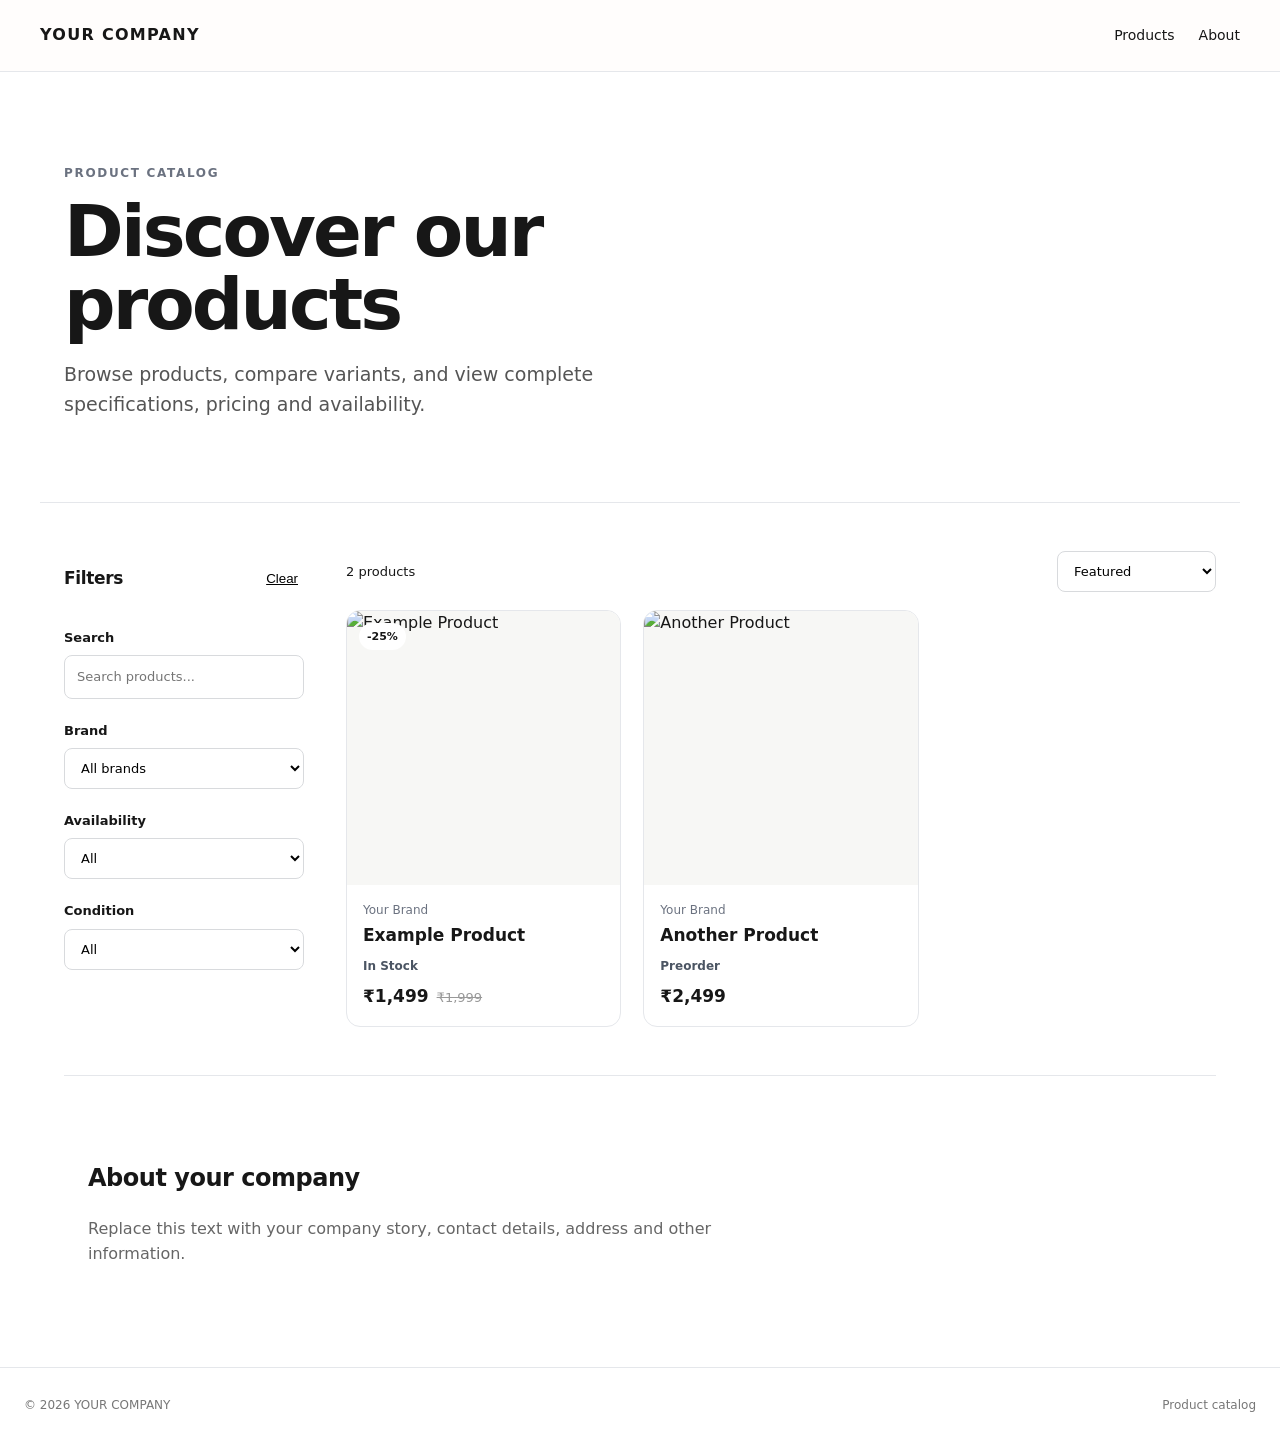
==== index.html @ 5cac809c "Add files via upload" ====
<!doctype html>
<html lang="en">
<head>
  <meta charset="utf-8">
  <meta name="viewport" content="width=device-width, initial-scale=1">
  <title>Company Products</title>
  <meta name="description" content="Browse our product catalog.">
  <link rel="stylesheet" href="styles.css">
</head>
<body>
  <header class="site-header">
    <a class="brand" href="./">YOUR COMPANY</a>
    <nav>
      <a href="./">Products</a>
      <a href="#about">About</a>
    </nav>
  </header>

  <main>
    <section class="hero">
      <div>
        <p class="eyebrow">PRODUCT CATALOG</p>
        <h1>Discover our products</h1>
        <p>Browse products, compare variants, and view complete specifications, pricing and availability.</p>
      </div>
    </section>

    <section class="catalog" aria-label="Product catalog">
      <aside class="filters">
        <div class="filter-head"><h2>Filters</h2><button id="clearFilters">Clear</button></div>
        <label>Search<input id="search" type="search" placeholder="Search products..."></label>
        <label>Brand<select id="brand"><option value="">All brands</option></select></label>
        <label>Availability<select id="availability"><option value="">All</option><option>In Stock</option><option>Out of Stock</option><option>Preorder</option></select></label>
        <label>Condition<select id="condition"><option value="">All</option><option>New</option><option>Used</option><option>Refurbished</option></select></label>
      </aside>

      <section class="results">
        <div class="results-bar"><span id="count"></span><select id="sort">
          <option value="featured">Featured</option><option value="price-low">Price: low to high</option>
          <option value="price-high">Price: high to low</option><option value="name">Name</option>
        </select></div>
        <div id="productGrid" class="product-grid"></div>
        <div id="empty" class="empty" hidden>No products match your filters.</div>
      </section>
    </section>

    <section id="about" class="about">
      <h2>About your company</h2>
      <p>Replace this text with your company story, contact details, address and other information.</p>
    </section>
  </main>

  <footer><span>© <span id="year"></span> YOUR COMPANY</span><span>Product catalog</span></footer>
  <script src="products.js"></script>
  <script src="app.js"></script>
</body>
</html>
---- styles.css ----
:root{--ink:#171717;--muted:#6b7280;--line:#e5e7eb;--surface:#f7f7f5;--accent:#171717;--max:1200px}
*{box-sizing:border-box}body{margin:0;color:var(--ink);font-family:Inter,ui-sans-serif,system-ui,-apple-system,BlinkMacSystemFont,"Segoe UI",sans-serif;background:#fff;line-height:1.55}
a{color:inherit;text-decoration:none}.site-header{height:72px;border-bottom:1px solid var(--line);display:flex;align-items:center;justify-content:space-between;padding:0 max(24px,calc((100vw - var(--max))/2));position:sticky;top:0;background:#fffdfcf5;backdrop-filter:blur(12px);z-index:10}.brand{font-weight:800;letter-spacing:.08em}.site-header nav{display:flex;gap:24px;font-size:14px}
main{max-width:var(--max);margin:auto}.hero{padding:80px 24px 64px;border-bottom:1px solid var(--line)}.hero>div{max-width:760px}.eyebrow{font-size:12px;font-weight:800;letter-spacing:.14em;text-transform:uppercase;color:var(--muted)}h1{font-size:clamp(38px,6vw,72px);line-height:1.02;letter-spacing:-.04em;margin:10px 0 18px}h2{letter-spacing:-.02em}.hero p:not(.eyebrow){font-size:19px;color:#555;max-width:650px}
.catalog{display:grid;grid-template-columns:240px 1fr;gap:42px;padding:48px 24px}.filters{align-self:start;position:sticky;top:96px}.filter-head,.results-bar{display:flex;align-items:center;justify-content:space-between;gap:16px}.filter-head h2{font-size:17px}.filter-head button{border:0;background:none;text-decoration:underline;cursor:pointer}.filters label{display:block;font-size:13px;font-weight:700;margin:22px 0}.filters input,.filters select,.results-bar select,.variants select{width:100%;margin-top:7px;padding:11px 12px;border:1px solid #d8dadd;border-radius:8px;background:#fff;font:inherit;font-weight:400}.results-bar{margin-bottom:18px;font-size:13px}.results-bar select{width:auto;margin:0}.product-grid{display:grid;grid-template-columns:repeat(3,minmax(0,1fr));gap:22px}.card{border:1px solid var(--line);border-radius:14px;overflow:hidden;background:#fff}.card-image{display:block;aspect-ratio:1/1;background:var(--surface);position:relative;overflow:hidden}.card-image img{width:100%;height:100%;object-fit:cover;transition:transform .35s}.card:hover .card-image img{transform:scale(1.035)}.badge{position:absolute;top:12px;left:12px;background:#fff;padding:5px 8px;border-radius:999px;font-size:11px;font-weight:800}.card-body{padding:16px}.card h3{font-size:17px;margin:3px 0 6px}.muted,.sku{color:var(--muted);font-size:12px;margin:0}.availability{font-size:12px;font-weight:700;margin:8px 0;color:#4b5563}.price strong{font-size:17px}.price del,.detail-price del{margin-left:8px;color:#999;font-size:13px}.empty{text-align:center;padding:60px;color:var(--muted)}.about{border-top:1px solid var(--line);padding:64px 24px;margin:0 24px}.about p{color:#666;max-width:700px}footer{border-top:1px solid var(--line);padding:28px 24px;display:flex;justify-content:space-between;color:#777;font-size:12px;margin-top:20px}
.detail{padding:38px 24px 70px}.back{font-size:13px;color:#666}.product-layout{display:grid;grid-template-columns:minmax(0,1.15fr) minmax(360px,.85fr);gap:64px;margin-top:28px}.main-image{aspect-ratio:1/1;background:var(--surface);border-radius:14px;overflow:hidden}.main-image img{width:100%;height:100%;object-fit:cover}.thumbs{display:flex;gap:10px;margin-top:12px;overflow:auto}.thumb{width:74px;height:74px;padding:0;border:2px solid transparent;border-radius:8px;overflow:hidden;background:var(--surface);cursor:pointer;flex:0 0 auto}.thumb.active{border-color:#111}.thumb img{width:100%;height:100%;object-fit:cover}.product-info h1{font-size:clamp(38px,5vw,60px);margin:8px 0}.detail-price{font-size:26px;margin:20px 0}.description{font-size:16px;color:#555;margin:26px 0}.variants{display:grid;gap:15px;margin:25px 0}.variants label{font-size:13px;font-weight:800}.facts{border-top:1px solid var(--line);margin-top:30px}.facts div{display:flex;justify-content:space-between;padding:13px 0;border-bottom:1px solid var(--line);font-size:13px}.facts span{color:var(--muted)}.specs{margin-top:70px;border-top:1px solid var(--line);padding-top:35px}.specs dl{margin:0;border-top:1px solid var(--line)}.specs dl div{display:grid;grid-template-columns:1fr 2fr;border-bottom:1px solid var(--line);padding:14px 0}.specs dt{font-weight:700}.specs dd{margin:0;color:#555}.not-found{text-align:center;padding:120px 20px}.button{display:inline-block;background:#111;color:#fff;border-radius:8px;padding:11px 16px;margin-top:12px}
@media(max-width:850px){.catalog{grid-template-columns:1fr}.filters{position:static}.product-grid{grid-template-columns:repeat(2,minmax(0,1fr))}.product-layout{grid-template-columns:1fr;gap:35px}.product-info h1{font-size:44px}}
@media(max-width:520px){.site-header{padding:0 16px}.site-header nav{gap:12px}.hero,.catalog,.detail{padding-left:16px;padding-right:16px}.about{margin:0 16px}.product-grid{grid-template-columns:1fr 1fr;gap:10px}.card-body{padding:11px}.card h3{font-size:14px}.hero{padding-top:55px}.product-layout{grid-template-columns:1fr}}
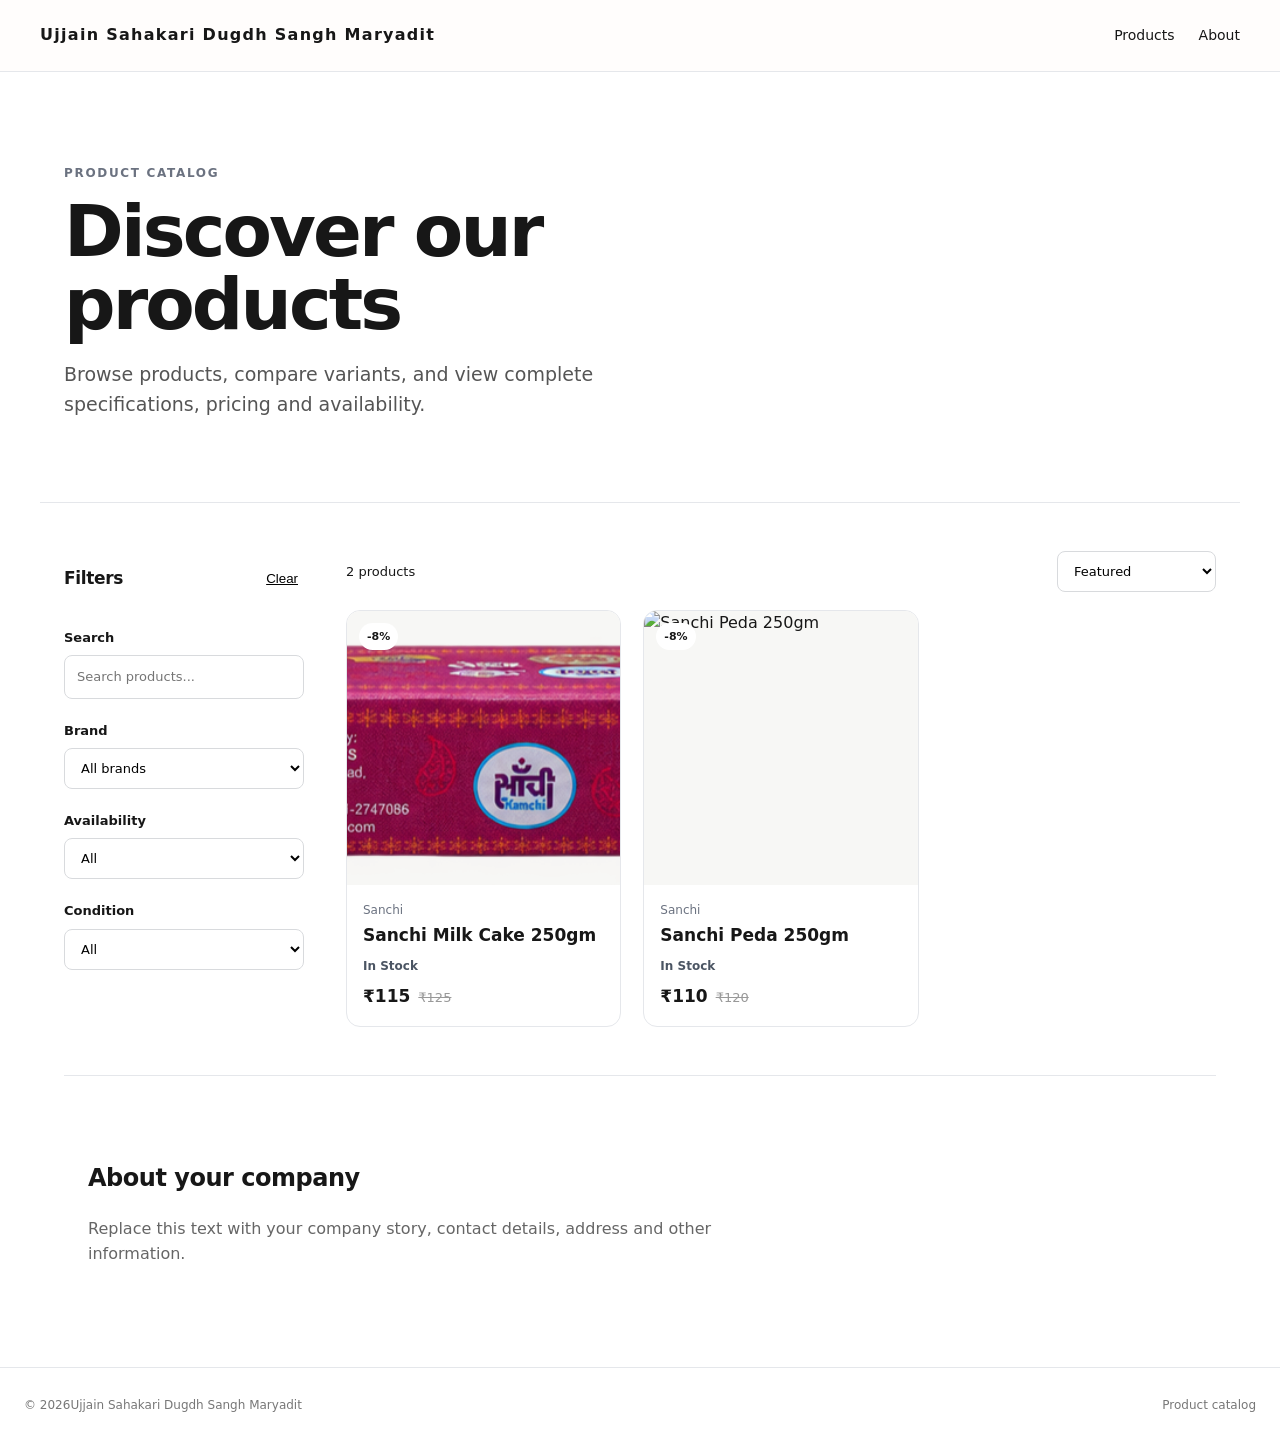
==== commit 91c45a93: "Update index.html" ====
--- a/index.html
+++ b/index.html
@@ -3,13 +3,13 @@
 <head>
   <meta charset="utf-8">
   <meta name="viewport" content="width=device-width, initial-scale=1">
-  <title>Company Products</title>
+  <title>Sanchi Products</title>
   <meta name="description" content="Browse our product catalog.">
   <link rel="stylesheet" href="styles.css">
 </head>
 <body>
   <header class="site-header">
-    <a class="brand" href="./">YOUR COMPANY</a>
+    <a class="brand" href="./">Ujjain Sahakari Dugdh Sangh Maryadit</a>
     <nav>
       <a href="./">Products</a>
       <a href="#about">About</a>
@@ -50,8 +50,8 @@
     </section>
   </main>
 
-  <footer><span>© <span id="year"></span> YOUR COMPANY</span><span>Product catalog</span></footer>
+  <footer><span>© <span id="year"></span>Ujjain Sahakari Dugdh Sangh Maryadit</span><span>Product catalog</span></footer>
   <script src="products.js"></script>
   <script src="app.js"></script>
 </body>
-</html>+</html>
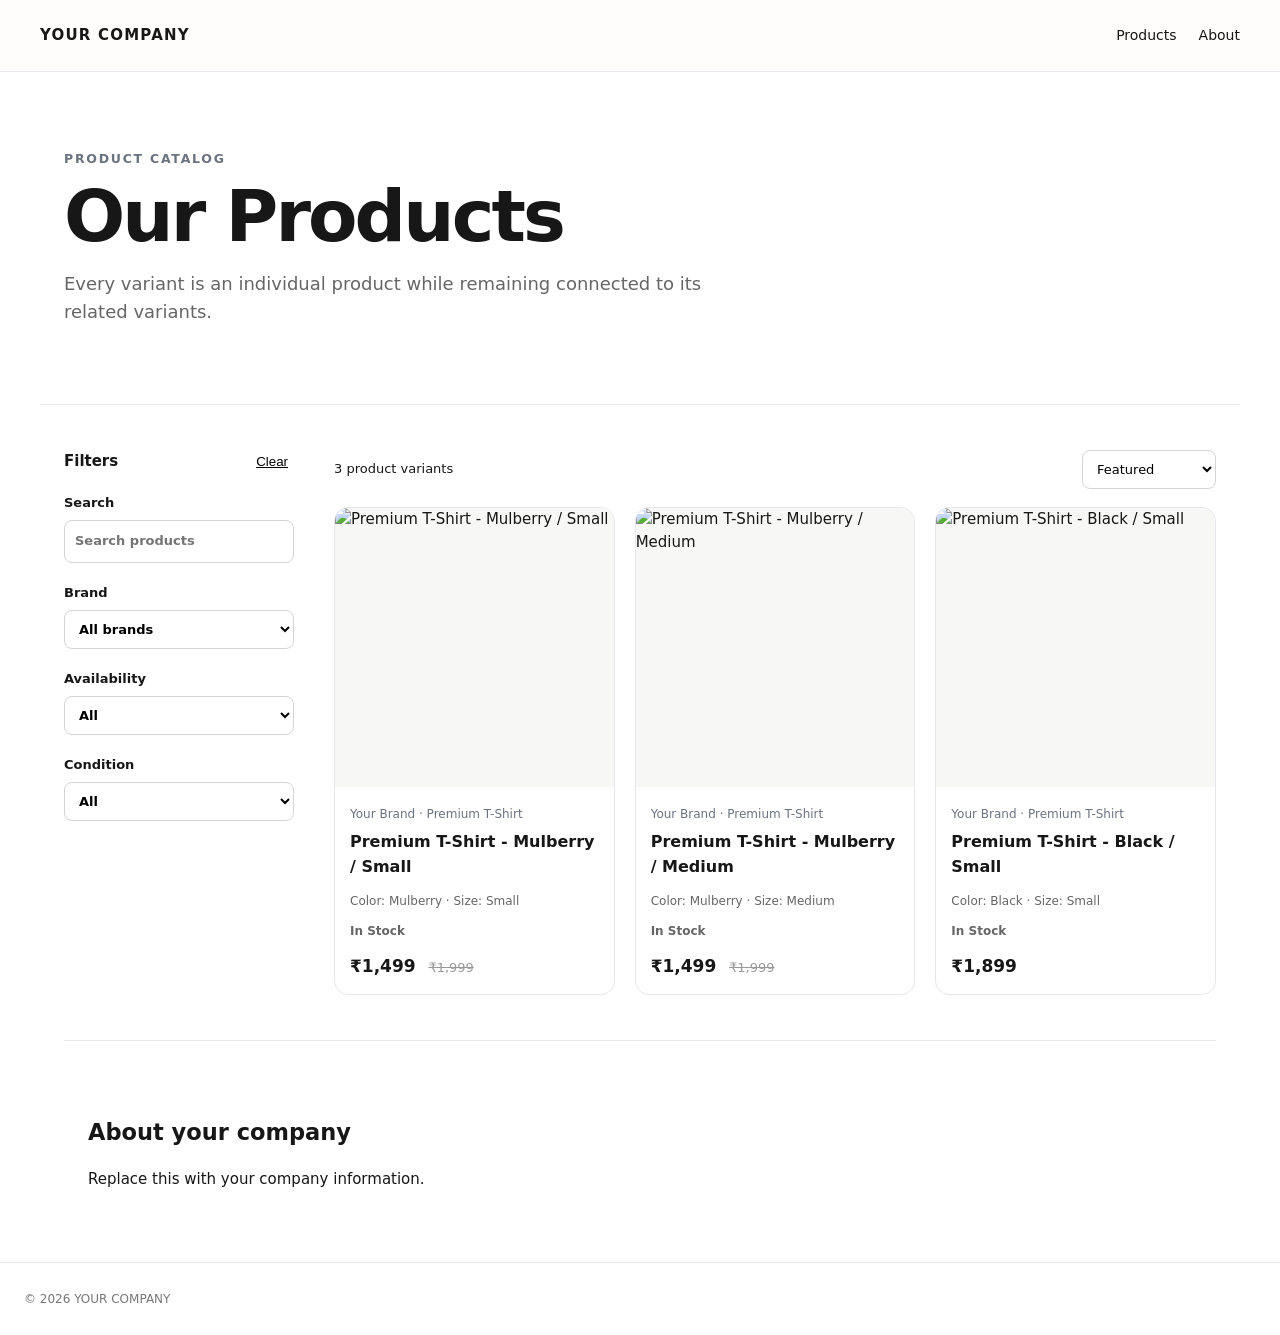
==== commit e52704aa: "Add files via upload" ====
--- a/index.html
+++ b/index.html
@@ -1,57 +1 @@
-<!doctype html>
-<html lang="en">
-<head>
-  <meta charset="utf-8">
-  <meta name="viewport" content="width=device-width, initial-scale=1">
-  <title>Sanchi Products</title>
-  <meta name="description" content="Browse our product catalog.">
-  <link rel="stylesheet" href="styles.css">
-</head>
-<body>
-  <header class="site-header">
-    <a class="brand" href="./">Ujjain Sahakari Dugdh Sangh Maryadit</a>
-    <nav>
-      <a href="./">Products</a>
-      <a href="#about">About</a>
-    </nav>
-  </header>
-
-  <main>
-    <section class="hero">
-      <div>
-        <p class="eyebrow">PRODUCT CATALOG</p>
-        <h1>Discover our products</h1>
-        <p>Browse products, compare variants, and view complete specifications, pricing and availability.</p>
-      </div>
-    </section>
-
-    <section class="catalog" aria-label="Product catalog">
-      <aside class="filters">
-        <div class="filter-head"><h2>Filters</h2><button id="clearFilters">Clear</button></div>
-        <label>Search<input id="search" type="search" placeholder="Search products..."></label>
-        <label>Brand<select id="brand"><option value="">All brands</option></select></label>
-        <label>Availability<select id="availability"><option value="">All</option><option>In Stock</option><option>Out of Stock</option><option>Preorder</option></select></label>
-        <label>Condition<select id="condition"><option value="">All</option><option>New</option><option>Used</option><option>Refurbished</option></select></label>
-      </aside>
-
-      <section class="results">
-        <div class="results-bar"><span id="count"></span><select id="sort">
-          <option value="featured">Featured</option><option value="price-low">Price: low to high</option>
-          <option value="price-high">Price: high to low</option><option value="name">Name</option>
-        </select></div>
-        <div id="productGrid" class="product-grid"></div>
-        <div id="empty" class="empty" hidden>No products match your filters.</div>
-      </section>
-    </section>
-
-    <section id="about" class="about">
-      <h2>About your company</h2>
-      <p>Replace this text with your company story, contact details, address and other information.</p>
-    </section>
-  </main>
-
-  <footer><span>© <span id="year"></span>Ujjain Sahakari Dugdh Sangh Maryadit</span><span>Product catalog</span></footer>
-  <script src="products.js"></script>
-  <script src="app.js"></script>
-</body>
-</html>
+<!doctype html><html><head><meta charset="utf-8"><meta name="viewport" content="width=device-width,initial-scale=1"><title>Products | Your Company</title><link rel="stylesheet" href="styles.css"></head><body><header><a class="brand" href="./">YOUR COMPANY</a><nav><a href="./">Products</a><a href="#about">About</a></nav></header><main><section class="hero"><small>PRODUCT CATALOG</small><h1>Our Products</h1><p>Every variant is an individual product while remaining connected to its related variants.</p></section><section class="catalog"><aside><div class="filter-title"><b>Filters</b><button id="clear">Clear</button></div><label>Search<input id="search" type="search" placeholder="Search products"></label><label>Brand<select id="brand"><option value="">All brands</option></select></label><label>Availability<select id="availability"><option value="">All</option><option>In Stock</option><option>Out of Stock</option><option>Preorder</option></select></label><label>Condition<select id="condition"><option value="">All</option><option>New</option><option>Used</option><option>Refurbished</option></select></label></aside><section><div class="bar"><span id="count"></span><select id="sort"><option value="featured">Featured</option><option value="low">Price low-high</option><option value="high">Price high-low</option><option value="name">Name</option></select></div><div id="grid" class="grid"></div><div id="empty" class="empty" hidden>No products match your filters.</div></section></section><section id="about"><h2>About your company</h2><p>Replace this with your company information.</p></section></main><footer>© <span id="year"></span> YOUR COMPANY</footer><script src="products.js"></script><script src="app.js"></script></body></html>
--- a/styles.css
+++ b/styles.css
@@ -1,8 +1 @@
-:root{--ink:#171717;--muted:#6b7280;--line:#e5e7eb;--surface:#f7f7f5;--accent:#171717;--max:1200px}
-*{box-sizing:border-box}body{margin:0;color:var(--ink);font-family:Inter,ui-sans-serif,system-ui,-apple-system,BlinkMacSystemFont,"Segoe UI",sans-serif;background:#fff;line-height:1.55}
-a{color:inherit;text-decoration:none}.site-header{height:72px;border-bottom:1px solid var(--line);display:flex;align-items:center;justify-content:space-between;padding:0 max(24px,calc((100vw - var(--max))/2));position:sticky;top:0;background:#fffdfcf5;backdrop-filter:blur(12px);z-index:10}.brand{font-weight:800;letter-spacing:.08em}.site-header nav{display:flex;gap:24px;font-size:14px}
-main{max-width:var(--max);margin:auto}.hero{padding:80px 24px 64px;border-bottom:1px solid var(--line)}.hero>div{max-width:760px}.eyebrow{font-size:12px;font-weight:800;letter-spacing:.14em;text-transform:uppercase;color:var(--muted)}h1{font-size:clamp(38px,6vw,72px);line-height:1.02;letter-spacing:-.04em;margin:10px 0 18px}h2{letter-spacing:-.02em}.hero p:not(.eyebrow){font-size:19px;color:#555;max-width:650px}
-.catalog{display:grid;grid-template-columns:240px 1fr;gap:42px;padding:48px 24px}.filters{align-self:start;position:sticky;top:96px}.filter-head,.results-bar{display:flex;align-items:center;justify-content:space-between;gap:16px}.filter-head h2{font-size:17px}.filter-head button{border:0;background:none;text-decoration:underline;cursor:pointer}.filters label{display:block;font-size:13px;font-weight:700;margin:22px 0}.filters input,.filters select,.results-bar select,.variants select{width:100%;margin-top:7px;padding:11px 12px;border:1px solid #d8dadd;border-radius:8px;background:#fff;font:inherit;font-weight:400}.results-bar{margin-bottom:18px;font-size:13px}.results-bar select{width:auto;margin:0}.product-grid{display:grid;grid-template-columns:repeat(3,minmax(0,1fr));gap:22px}.card{border:1px solid var(--line);border-radius:14px;overflow:hidden;background:#fff}.card-image{display:block;aspect-ratio:1/1;background:var(--surface);position:relative;overflow:hidden}.card-image img{width:100%;height:100%;object-fit:cover;transition:transform .35s}.card:hover .card-image img{transform:scale(1.035)}.badge{position:absolute;top:12px;left:12px;background:#fff;padding:5px 8px;border-radius:999px;font-size:11px;font-weight:800}.card-body{padding:16px}.card h3{font-size:17px;margin:3px 0 6px}.muted,.sku{color:var(--muted);font-size:12px;margin:0}.availability{font-size:12px;font-weight:700;margin:8px 0;color:#4b5563}.price strong{font-size:17px}.price del,.detail-price del{margin-left:8px;color:#999;font-size:13px}.empty{text-align:center;padding:60px;color:var(--muted)}.about{border-top:1px solid var(--line);padding:64px 24px;margin:0 24px}.about p{color:#666;max-width:700px}footer{border-top:1px solid var(--line);padding:28px 24px;display:flex;justify-content:space-between;color:#777;font-size:12px;margin-top:20px}
-.detail{padding:38px 24px 70px}.back{font-size:13px;color:#666}.product-layout{display:grid;grid-template-columns:minmax(0,1.15fr) minmax(360px,.85fr);gap:64px;margin-top:28px}.main-image{aspect-ratio:1/1;background:var(--surface);border-radius:14px;overflow:hidden}.main-image img{width:100%;height:100%;object-fit:cover}.thumbs{display:flex;gap:10px;margin-top:12px;overflow:auto}.thumb{width:74px;height:74px;padding:0;border:2px solid transparent;border-radius:8px;overflow:hidden;background:var(--surface);cursor:pointer;flex:0 0 auto}.thumb.active{border-color:#111}.thumb img{width:100%;height:100%;object-fit:cover}.product-info h1{font-size:clamp(38px,5vw,60px);margin:8px 0}.detail-price{font-size:26px;margin:20px 0}.description{font-size:16px;color:#555;margin:26px 0}.variants{display:grid;gap:15px;margin:25px 0}.variants label{font-size:13px;font-weight:800}.facts{border-top:1px solid var(--line);margin-top:30px}.facts div{display:flex;justify-content:space-between;padding:13px 0;border-bottom:1px solid var(--line);font-size:13px}.facts span{color:var(--muted)}.specs{margin-top:70px;border-top:1px solid var(--line);padding-top:35px}.specs dl{margin:0;border-top:1px solid var(--line)}.specs dl div{display:grid;grid-template-columns:1fr 2fr;border-bottom:1px solid var(--line);padding:14px 0}.specs dt{font-weight:700}.specs dd{margin:0;color:#555}.not-found{text-align:center;padding:120px 20px}.button{display:inline-block;background:#111;color:#fff;border-radius:8px;padding:11px 16px;margin-top:12px}
-@media(max-width:850px){.catalog{grid-template-columns:1fr}.filters{position:static}.product-grid{grid-template-columns:repeat(2,minmax(0,1fr))}.product-layout{grid-template-columns:1fr;gap:35px}.product-info h1{font-size:44px}}
-@media(max-width:520px){.site-header{padding:0 16px}.site-header nav{gap:12px}.hero,.catalog,.detail{padding-left:16px;padding-right:16px}.about{margin:0 16px}.product-grid{grid-template-columns:1fr 1fr;gap:10px}.card-body{padding:11px}.card h3{font-size:14px}.hero{padding-top:55px}.product-layout{grid-template-columns:1fr}}
+:root{--ink:#171717;--muted:#6b7280;--line:#e5e7eb;--surface:#f7f7f5;--max:1200px}*{box-sizing:border-box}body{margin:0;color:var(--ink);font:15px/1.55 system-ui,-apple-system,sans-serif}a{color:inherit;text-decoration:none}header{height:72px;border-bottom:1px solid var(--line);display:flex;align-items:center;justify-content:space-between;padding:0 max(20px,calc((100vw - var(--max))/2));position:sticky;top:0;background:#fffdfcf5;backdrop-filter:blur(10px);z-index:10}.brand{font-weight:800;letter-spacing:.08em}nav{display:flex;gap:22px;font-size:14px}main{max-width:var(--max);margin:auto}.hero{padding:75px 24px 60px;border-bottom:1px solid var(--line)}.hero small{font-weight:800;letter-spacing:.14em;color:var(--muted)}.hero h1{font-size:clamp(42px,7vw,72px);line-height:1;letter-spacing:-.04em;margin:10px 0 18px}.hero p{max-width:700px;color:#666;font-size:18px}.catalog{display:grid;grid-template-columns:230px 1fr;gap:40px;padding:45px 24px}.catalog aside{position:sticky;top:95px;height:max-content}.filter-title,.bar{display:flex;justify-content:space-between;align-items:center}.filter-title button{border:0;background:none;text-decoration:underline;cursor:pointer}label{display:block;font-size:13px;font-weight:700;margin:20px 0}input,select{display:block;width:100%;padding:10px;margin-top:7px;border:1px solid #d4d4d4;border-radius:8px;background:#fff;font:inherit}.bar{margin-bottom:18px;font-size:13px}.bar select{width:auto;margin:0}.grid{display:grid;grid-template-columns:repeat(3,minmax(0,1fr));gap:20px}.card{border:1px solid var(--line);border-radius:14px;overflow:hidden;background:#fff}.card-image{display:block;aspect-ratio:1;background:var(--surface);overflow:hidden}.card-image img{width:100%;height:100%;object-fit:cover;transition:transform .3s}.card:hover .card-image img{transform:scale(1.035)}.card-body{padding:15px}.card-body small,.sku{color:var(--muted);font-size:12px}.card h3{font-size:16px;margin:5px 0}.variant,.availability{font-size:12px;color:#666}.availability{font-weight:700}.price strong{font-size:17px}.price del,.detail-price del{margin-left:8px;color:#999;font-size:13px}.empty,.not-found{text-align:center;padding:80px;color:#777}#about{border-top:1px solid var(--line);padding:55px 24px;margin:0 24px}footer{border-top:1px solid var(--line);padding:27px 24px;color:#777;font-size:12px}.detail-page{padding:35px 24px 70px}.back{font-size:13px;color:#666}.product-layout{display:grid;grid-template-columns:1.1fr .9fr;gap:60px;margin-top:25px}.main-image{aspect-ratio:1;background:var(--surface);border-radius:14px;overflow:hidden}.main-image img{width:100%;height:100%;object-fit:cover}.thumbs{display:flex;gap:9px;margin-top:10px}.thumb{width:72px;height:72px;border:2px solid transparent;border-radius:8px;padding:0;overflow:hidden;background:#eee;cursor:pointer}.thumb.active{border-color:#111}.thumb img{width:100%;height:100%;object-fit:cover}.product-info h1{font-size:clamp(38px,5vw,58px);line-height:1.05;margin:8px 0}.detail-price{font-size:27px;margin:20px 0}.description{color:#555}.related{display:grid;gap:8px;margin:15px 0 25px}.related a{border:1px solid var(--line);border-radius:9px;padding:11px 13px}.related a small{display:block;color:#777;margin-top:3px}.related .selected{border-color:#111}.facts{border-top:1px solid var(--line)}.facts p{display:flex;justify-content:space-between;border-bottom:1px solid var(--line);padding:11px 0;font-size:13px}.facts span{color:#777}.specs{margin-top:60px;border-top:1px solid var(--line);padding-top:30px}.specs dl{border-top:1px solid var(--line)}.specs dl div{display:grid;grid-template-columns:1fr 2fr;border-bottom:1px solid var(--line);padding:13px 0}.specs dd{margin:0;color:#555}@media(max-width:850px){.catalog{grid-template-columns:1fr}.catalog aside{position:static}.grid{grid-template-columns:repeat(2,1fr)}.product-layout{grid-template-columns:1fr}}@media(max-width:520px){.grid{gap:10px}.card-body{padding:10px}.card h3{font-size:14px}.catalog,.hero,.detail-page{padding-left:16px;padding-right:16px}}
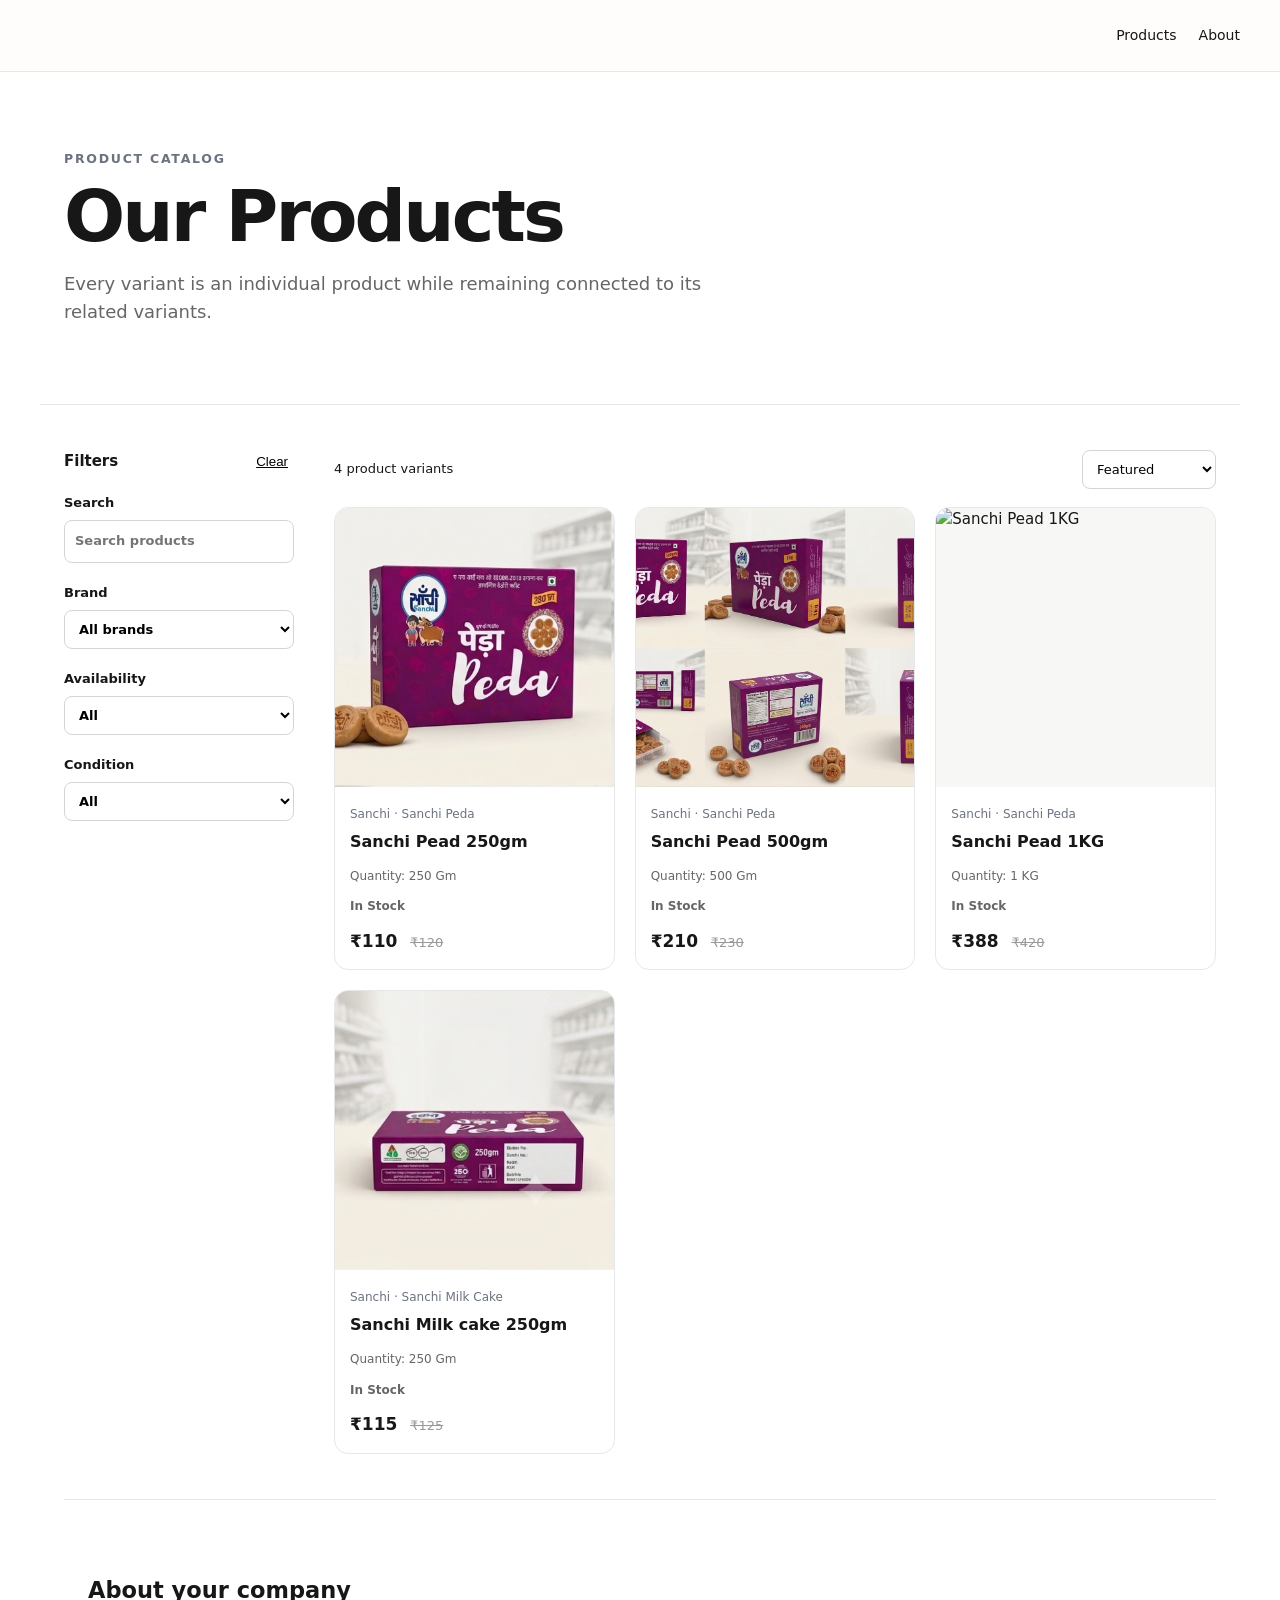
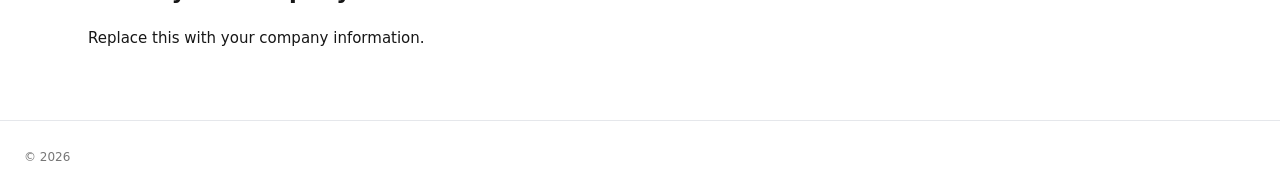
==== commit 8b47b2f5: "Update index.html" ====
--- a/index.html
+++ b/index.html
@@ -1 +1 @@
-<!doctype html><html><head><meta charset="utf-8"><meta name="viewport" content="width=device-width,initial-scale=1"><title>Products | Your Company</title><link rel="stylesheet" href="styles.css"></head><body><header><a class="brand" href="./">YOUR COMPANY</a><nav><a href="./">Products</a><a href="#about">About</a></nav></header><main><section class="hero"><small>PRODUCT CATALOG</small><h1>Our Products</h1><p>Every variant is an individual product while remaining connected to its related variants.</p></section><section class="catalog"><aside><div class="filter-title"><b>Filters</b><button id="clear">Clear</button></div><label>Search<input id="search" type="search" placeholder="Search products"></label><label>Brand<select id="brand"><option value="">All brands</option></select></label><label>Availability<select id="availability"><option value="">All</option><option>In Stock</option><option>Out of Stock</option><option>Preorder</option></select></label><label>Condition<select id="condition"><option value="">All</option><option>New</option><option>Used</option><option>Refurbished</option></select></label></aside><section><div class="bar"><span id="count"></span><select id="sort"><option value="featured">Featured</option><option value="low">Price low-high</option><option value="high">Price high-low</option><option value="name">Name</option></select></div><div id="grid" class="grid"></div><div id="empty" class="empty" hidden>No products match your filters.</div></section></section><section id="about"><h2>About your company</h2><p>Replace this with your company information.</p></section></main><footer>© <span id="year"></span> YOUR COMPANY</footer><script src="products.js"></script><script src="app.js"></script></body></html>
+<!doctype html><html><head><meta charset="utf-8"><meta name="viewport" content="width=device-width,initial-scale=1"><title>Products | Ujjain Sahakari Dugdh Sangh Maryadit, Ujjain</title><link rel="stylesheet" href="styles.css"></head><body><header><a class="brand" href="./"Ujjain Sahakari Dugdh Sangh Maryadit, Ujjain</a><nav><a href="./">Products</a><a href="#about">About</a></nav></header><main><section class="hero"><small>PRODUCT CATALOG</small><h1>Our Products</h1><p>Every variant is an individual product while remaining connected to its related variants.</p></section><section class="catalog"><aside><div class="filter-title"><b>Filters</b><button id="clear">Clear</button></div><label>Search<input id="search" type="search" placeholder="Search products"></label><label>Brand<select id="brand"><option value="">All brands</option></select></label><label>Availability<select id="availability"><option value="">All</option><option>In Stock</option><option>Out of Stock</option><option>Preorder</option></select></label><label>Condition<select id="condition"><option value="">All</option><option>New</option><option>Used</option><option>Refurbished</option></select></label></aside><section><div class="bar"><span id="count"></span><select id="sort"><option value="featured">Featured</option><option value="low">Price low-high</option><option value="high">Price high-low</option><option value="name">Name</option></select></div><div id="grid" class="grid"></div><div id="empty" class="empty" hidden>No products match your filters.</div></section></section><section id="about"><h2>About your company</h2><p>Replace this with your company information.</p></section></main><footer>© <span id="year"></sspanUjjain Sahakari Dugdh Sangh Maryadit, Ujjain</footer><script src="products.js"></script><script src="app.js"></script></body></html>
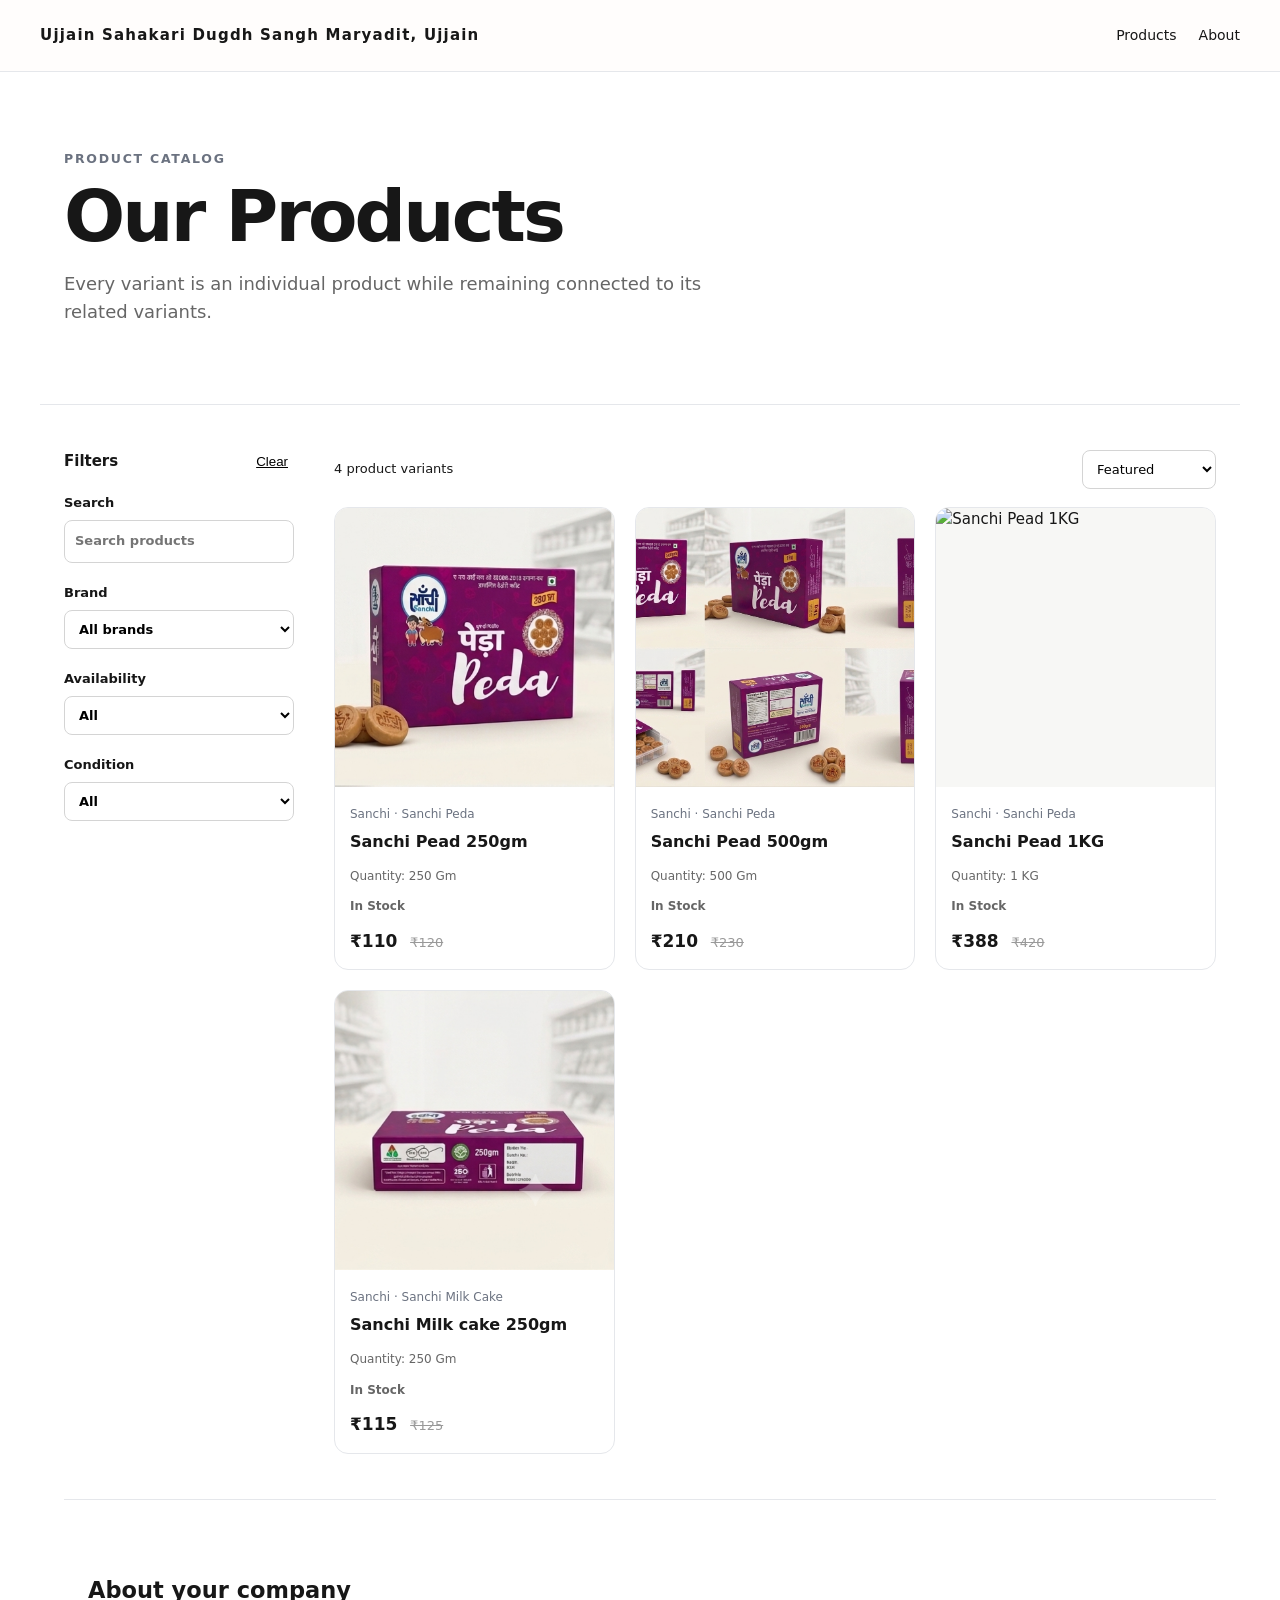
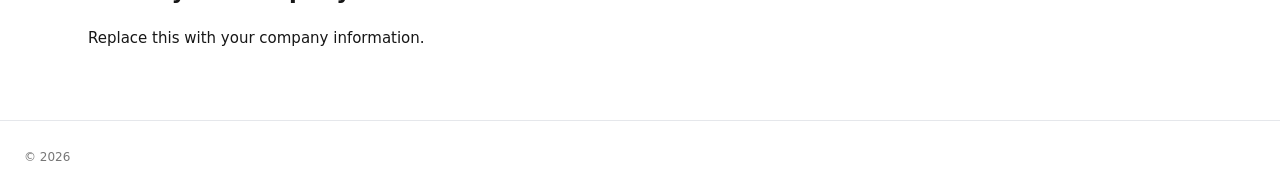
==== commit 147bf0ac: "Update index.html" ====
--- a/index.html
+++ b/index.html
@@ -1 +1 @@
-<!doctype html><html><head><meta charset="utf-8"><meta name="viewport" content="width=device-width,initial-scale=1"><title>Products | Ujjain Sahakari Dugdh Sangh Maryadit, Ujjain</title><link rel="stylesheet" href="styles.css"></head><body><header><a class="brand" href="./"Ujjain Sahakari Dugdh Sangh Maryadit, Ujjain</a><nav><a href="./">Products</a><a href="#about">About</a></nav></header><main><section class="hero"><small>PRODUCT CATALOG</small><h1>Our Products</h1><p>Every variant is an individual product while remaining connected to its related variants.</p></section><section class="catalog"><aside><div class="filter-title"><b>Filters</b><button id="clear">Clear</button></div><label>Search<input id="search" type="search" placeholder="Search products"></label><label>Brand<select id="brand"><option value="">All brands</option></select></label><label>Availability<select id="availability"><option value="">All</option><option>In Stock</option><option>Out of Stock</option><option>Preorder</option></select></label><label>Condition<select id="condition"><option value="">All</option><option>New</option><option>Used</option><option>Refurbished</option></select></label></aside><section><div class="bar"><span id="count"></span><select id="sort"><option value="featured">Featured</option><option value="low">Price low-high</option><option value="high">Price high-low</option><option value="name">Name</option></select></div><div id="grid" class="grid"></div><div id="empty" class="empty" hidden>No products match your filters.</div></section></section><section id="about"><h2>About your company</h2><p>Replace this with your company information.</p></section></main><footer>© <span id="year"></sspanUjjain Sahakari Dugdh Sangh Maryadit, Ujjain</footer><script src="products.js"></script><script src="app.js"></script></body></html>
+<!doctype html><html><head><meta charset="utf-8"><meta name="viewport" content="width=device-width,initial-scale=1"><title>Products | Ujjain Sahakari Dugdh Sangh Maryadit, Ujjain</title><link rel="stylesheet" href="styles.css"></head><body><header><a class="brand" href="./">Ujjain Sahakari Dugdh Sangh Maryadit, Ujjain</a><nav><a href="./">Products</a><a href="#about">About</a></nav></header><main><section class="hero"><small>PRODUCT CATALOG</small><h1>Our Products</h1><p>Every variant is an individual product while remaining connected to its related variants.</p></section><section class="catalog"><aside><div class="filter-title"><b>Filters</b><button id="clear">Clear</button></div><label>Search<input id="search" type="search" placeholder="Search products"></label><label>Brand<select id="brand"><option value="">All brands</option></select></label><label>Availability<select id="availability"><option value="">All</option><option>In Stock</option><option>Out of Stock</option><option>Preorder</option></select></label><label>Condition<select id="condition"><option value="">All</option><option>New</option><option>Used</option><option>Refurbished</option></select></label></aside><section><div class="bar"><span id="count"></span><select id="sort"><option value="featured">Featured</option><option value="low">Price low-high</option><option value="high">Price high-low</option><option value="name">Name</option></select></div><div id="grid" class="grid"></div><div id="empty" class="empty" hidden>No products match your filters.</div></section></section><section id="about"><h2>About your company</h2><p>Replace this with your company information.</p></section></main><footer>© <span id="year"></sspanUjjain Sahakari Dugdh Sangh Maryadit, Ujjain</footer><script src="products.js"></script><script src="app.js"></script></body></html>
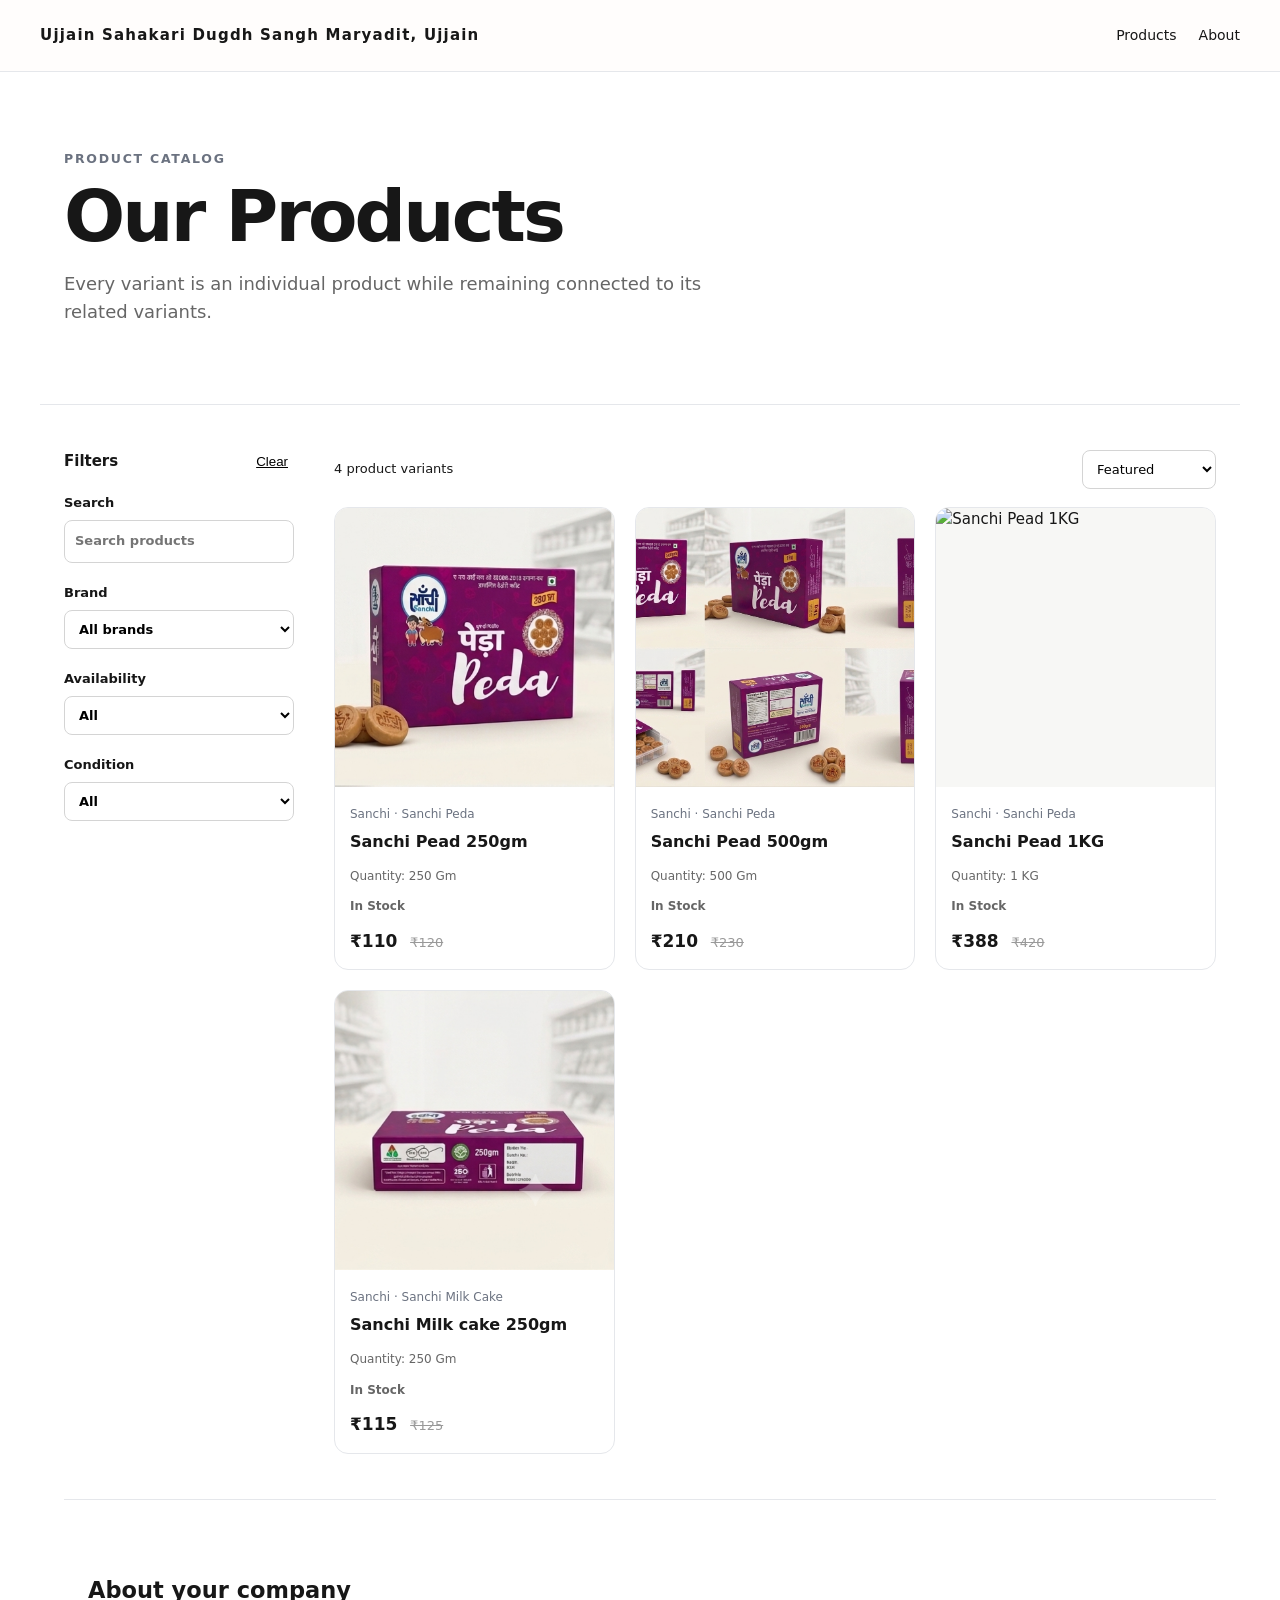
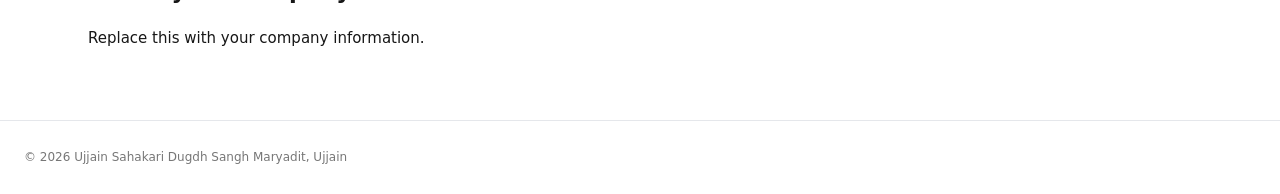
==== commit 518fb7d8: "Update index.html" ====
--- a/index.html
+++ b/index.html
@@ -1 +1 @@
-<!doctype html><html><head><meta charset="utf-8"><meta name="viewport" content="width=device-width,initial-scale=1"><title>Products | Ujjain Sahakari Dugdh Sangh Maryadit, Ujjain</title><link rel="stylesheet" href="styles.css"></head><body><header><a class="brand" href="./">Ujjain Sahakari Dugdh Sangh Maryadit, Ujjain</a><nav><a href="./">Products</a><a href="#about">About</a></nav></header><main><section class="hero"><small>PRODUCT CATALOG</small><h1>Our Products</h1><p>Every variant is an individual product while remaining connected to its related variants.</p></section><section class="catalog"><aside><div class="filter-title"><b>Filters</b><button id="clear">Clear</button></div><label>Search<input id="search" type="search" placeholder="Search products"></label><label>Brand<select id="brand"><option value="">All brands</option></select></label><label>Availability<select id="availability"><option value="">All</option><option>In Stock</option><option>Out of Stock</option><option>Preorder</option></select></label><label>Condition<select id="condition"><option value="">All</option><option>New</option><option>Used</option><option>Refurbished</option></select></label></aside><section><div class="bar"><span id="count"></span><select id="sort"><option value="featured">Featured</option><option value="low">Price low-high</option><option value="high">Price high-low</option><option value="name">Name</option></select></div><div id="grid" class="grid"></div><div id="empty" class="empty" hidden>No products match your filters.</div></section></section><section id="about"><h2>About your company</h2><p>Replace this with your company information.</p></section></main><footer>© <span id="year"></sspanUjjain Sahakari Dugdh Sangh Maryadit, Ujjain</footer><script src="products.js"></script><script src="app.js"></script></body></html>
+<!doctype html><html><head><meta charset="utf-8"><meta name="viewport" content="width=device-width,initial-scale=1"><title>Products | Ujjain Sahakari Dugdh Sangh Maryadit, Ujjain</title><link rel="stylesheet" href="styles.css"></head><body><header><a class="brand" href="./">Ujjain Sahakari Dugdh Sangh Maryadit, Ujjain</a><nav><a href="./">Products</a><a href="#about">About</a></nav></header><main><section class="hero"><small>PRODUCT CATALOG</small><h1>Our Products</h1><p>Every variant is an individual product while remaining connected to its related variants.</p></section><section class="catalog"><aside><div class="filter-title"><b>Filters</b><button id="clear">Clear</button></div><label>Search<input id="search" type="search" placeholder="Search products"></label><label>Brand<select id="brand"><option value="">All brands</option></select></label><label>Availability<select id="availability"><option value="">All</option><option>In Stock</option><option>Out of Stock</option><option>Preorder</option></select></label><label>Condition<select id="condition"><option value="">All</option><option>New</option><option>Used</option><option>Refurbished</option></select></label></aside><section><div class="bar"><span id="count"></span><select id="sort"><option value="featured">Featured</option><option value="low">Price low-high</option><option value="high">Price high-low</option><option value="name">Name</option></select></div><div id="grid" class="grid"></div><div id="empty" class="empty" hidden>No products match your filters.</div></section></section><section id="about"><h2>About your company</h2><p>Replace this with your company information.</p></section></main><footer>© <span id="year"></span> Ujjain Sahakari Dugdh Sangh Maryadit, Ujjain</footer><script src="products.js"></script><script src="app.js"></script></body></html>
